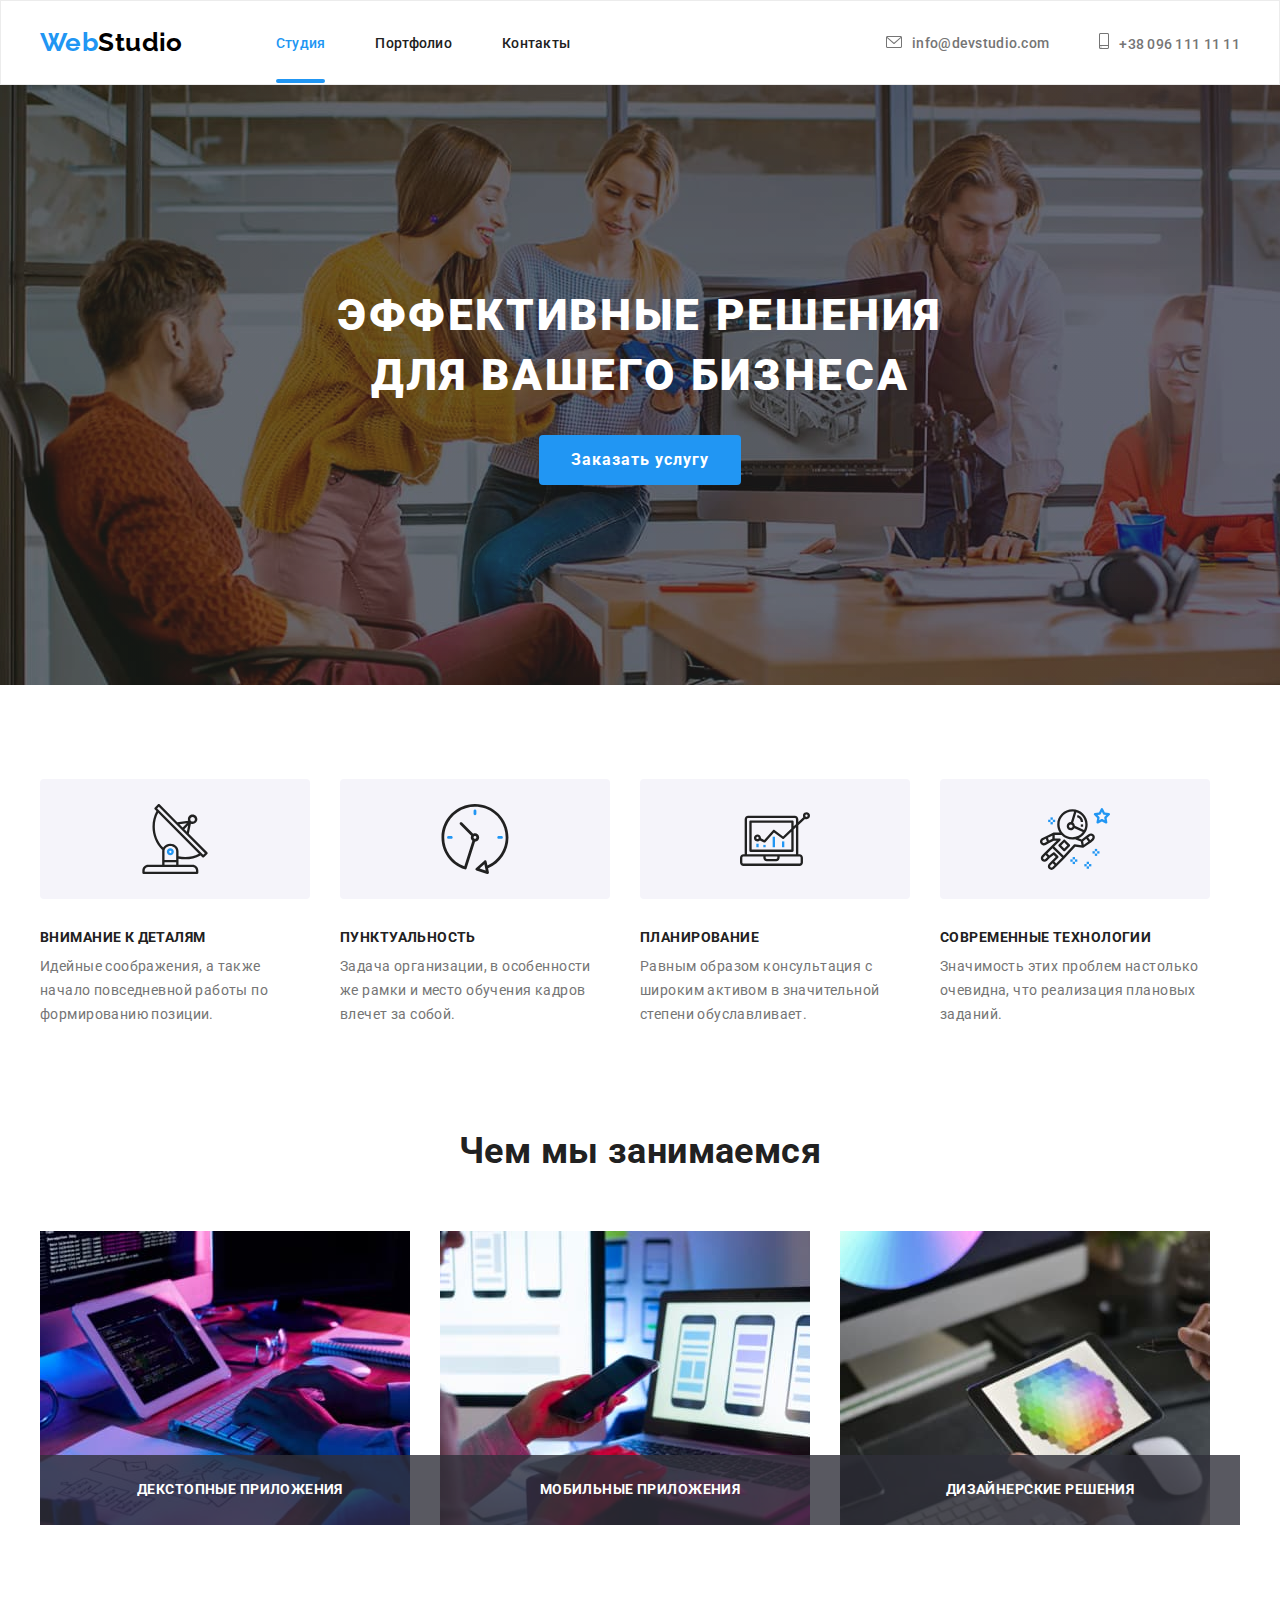
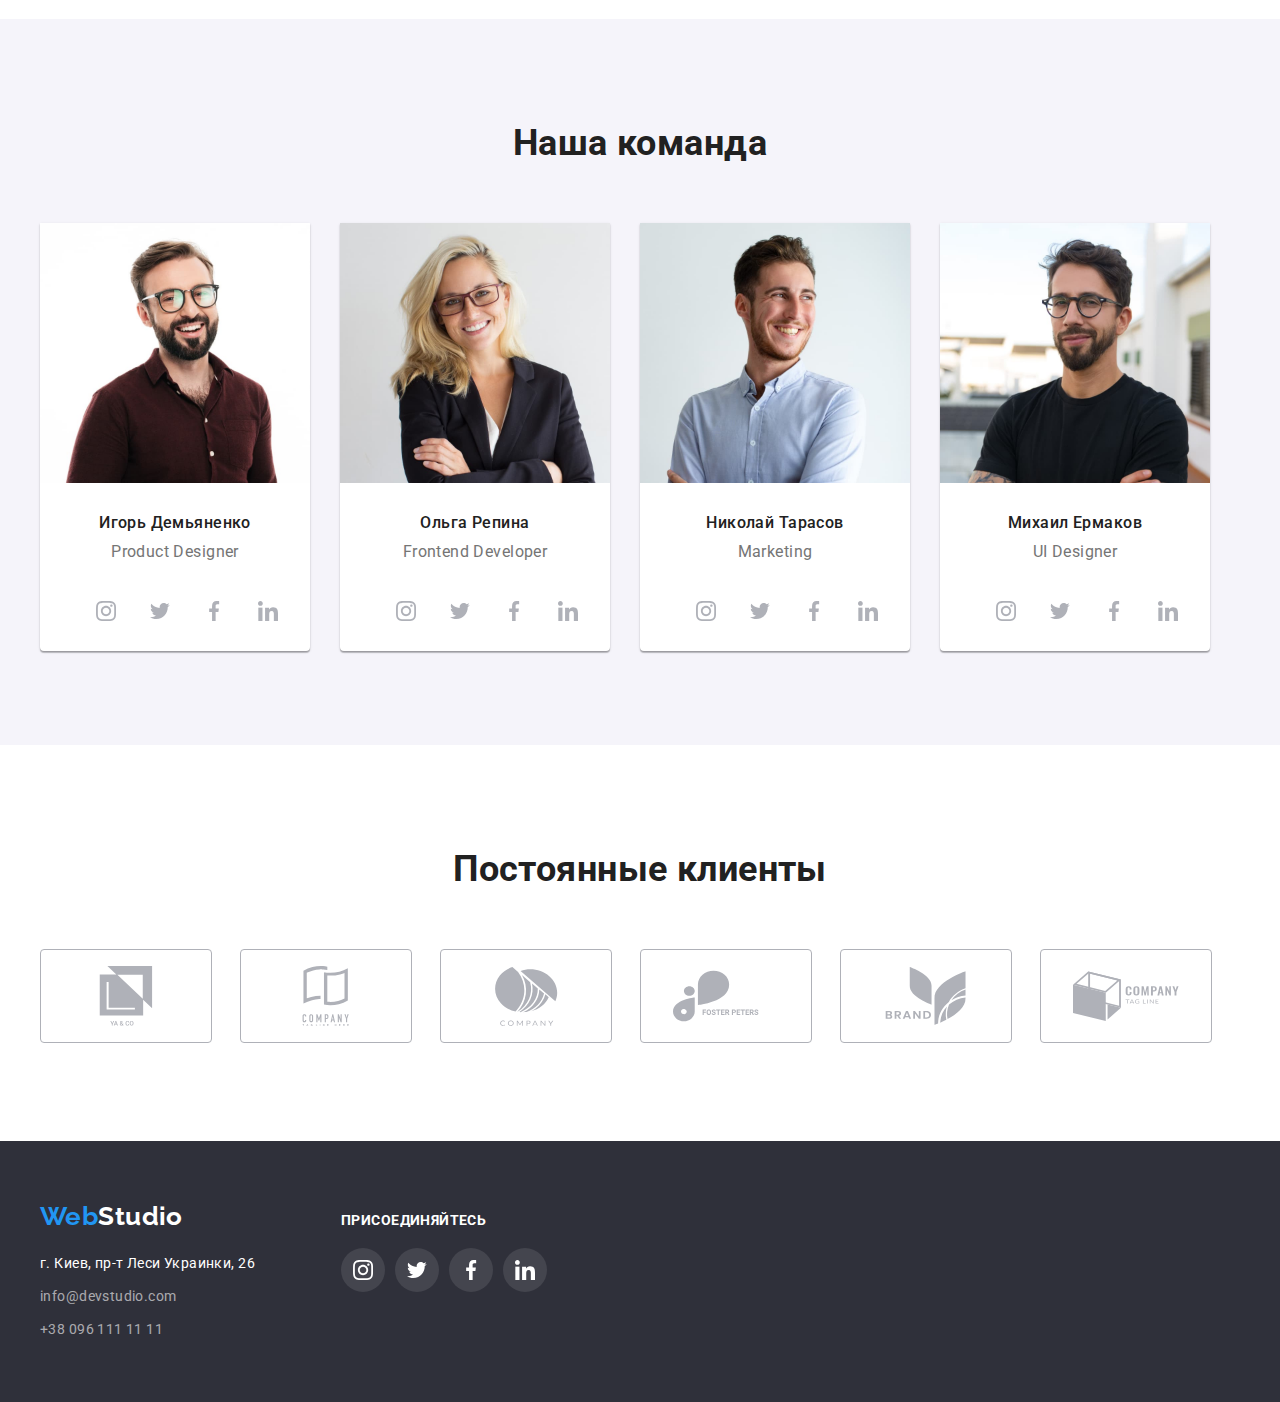
==== index.html @ ba2a0ef3 "hw-6" ====
<!DOCTYPE html>
<html lang="ru">
    <head>
        <meta charset="UTF-8">
        <meta http-equiv="X-UA-Compatible" content="IE=edge">
        <meta name="viewport" content="width=device-width, initial-scale=1.0">
        <title>Document</title>
        <link rel="stylesheet" href="https://cdnjs.cloudflare.com/ajax/libs/modern-normalize/1.0.0/modern-normalize.min.css"
            integrity="sha512-ISS7cAi1PEhQ8jnbJpJZMd29NlhNj4AWYyLOSp2CE/CsHxTCu+r+t0D2yoJudVrd0/8fTVPUVDzY5Tvli75u/g=="
            crossorigin="anonymous" referrerpolicy="no-referrer" />
            <link rel="preconnect" href="https://fonts.gstatic.com">
            <link href="https://fonts.googleapis.com/css2?family=Raleway:wght@700&family=Roboto:wght@400;500;700;900&display=swap"
                rel="stylesheet">
        <link rel="stylesheet" href="./css/styles.css">
    </head>
    <body class="body">
        <header class="header">
            <div class="container">
                <nav class="main__nav">
                    <a href="/" class="logo"><span class="logo-text">Web</span>Studio</a>
                    <div>
                        <ul class="nav-list list">
                            <li class="nav__list__item">
                                <a href="./index.html" class="link current">Студия</a>
                            </li>
                            <li class="nav__list__item">
                                <a href="./portfolio.html" class="link">Портфолио</a>
                            </li>
                            <li class="nav__list__item">
                                <a href="/" class="link">Контакты</a>
                            </li>
                        </ul>
                    </div>
                    <ul class="auth__nav list">
                        <li class="auth__nav__item">
                            <a href="mailto:info@devstudio.com" class="link">
                                <svg class="icon" width="16" height="12">
                                    <use href="./images/icons/sprite.svg#icon-envelope"></use>
                                </svg>info@devstudio.com</a>
                        </li>
                        <li class="auth__nav__item">
                            <a href="tel:+380961111111" class="link">
                                <svg class="icon" width="10" height="16">
                                    <use href="./images/icons/sprite.svg#icon-smartphone"></use>
                                </svg>+38 096 111 11 11</a>
                        </li>
                    </ul>
                </nav>
                </div>
        </header>
        <main>
            <!-- Main content -->
            <!-- Hero-->
            <section class="hero">
                    <div class="container">
                            <h1 class="hero__caption">Эффективные решения<br>для вашего бизнеса</h1>
                            <button type="button" class="button button-hero" data-modal-open>Заказать услугу</button>
                </div>
            </section>
            <!-- Features -->
            <section class="section features-section">
                <div class="container">
                    <h2 class="features-caption">Features</h2>
                    <ul class="list feature__list__main">
                        <li class="feature__list">
                            <div class="feature__cont__icon">
                                <svg class="feature__icon">
                                    <use href="./images/icons/sprite.svg#icon-antenna"></use>
                                </svg>
                            </div>
                            <h3 class="feature__list__item">Внимание к деталям</h3>
                            <p class="feature__list__text">Идейные соображения, а также начало повседневной работы по формированию позиции.</p>
                        </li>
                        <li class="feature__list">
                            <div class="feature__cont__icon">
                                <svg class="feature__icon">
                                    <use href="./images/icons/sprite.svg#icon-clock1"></use>
                                </svg>
                            </div>
                            <h3 class="feature__list__item">Пунктуальность</h3>
                            <p class="feature__list__text">Задача организации, в особенности же рамки и место обучения кадров влечет за собой.</p>
                        </li>
                        <li class="feature__list">
                            <div class="feature__cont__icon">
                                <svg class="feature__icon">
                                    <use href="./images/icons/sprite.svg#icon-diagram"></use>
                                </svg>
                            </div>
                            <h3 class="feature__list__item">Планирование</h3>
                            <p class="feature__list__text">Равным образом консультация с широким активом в значительной степени обуславливает.</p>
                        </li>
                        <li class="feature__list">
                            <div class="feature__cont__icon">
                                <svg class="feature__icon">
                                    <use href="./images/icons/sprite.svg#icon-astronaut"></use>
                                </svg>
                            </div>
                            <h3 class="feature__list__item">Современные технологии</h3>
                            <p class="feature__list__text">Значимость этих проблем настолько очевидна, что реализация плановых заданий.</p>
                        </li>
                    </ul>
                </div>
            </section>
            <!-- What are we doing -->
            <section class="section our-work-section">
                <div class="container">
                    <h2 class="caption">Чем мы занимаемся</h2>
                    <ul class="our-work-item">
                        <li class="our-work-list">
                           <img src="./images/img.jpg" alt="pcdev" width="370" class="our-work-img">
                           <p class="proccess text">ДЕКСТОПНЫЕ ПРИЛОЖЕНИЯ</p>
                        </li>
                        <li class="our-work-list">
                            <img src="./images/img(1).jpg" alt="mob-dev" width="370" class="our-work-img">
                            <p class="proccess text">Мобильные приложения</p>
                        </li>
                        <li class="our-work-list">
                            <img src="./images/box3.jpg" alt="tablet-dev" width="370" class="our-work-img">
                            <p class="proccess text">Дизайнерские решения</p>
                        </li>
                    </ul>
                </div>
            </section>
            <!--Our team-->
            <section class="section our-team-section">
                <div class="container">
                    <h2 class="caption">Наша команда</h2>
                    <ul class="team__list list">
                        <li class="team__card">
                            <img src="./images/img(2).jpg" alt="employee-photo1" width="270">
                            <div class="card__text">
                                <h3 class="card__title">Игорь Демьяненко</h3>
                                <p class="card__copy">Product Designer</p>
                                <ul class="our-team-icon">
                                    <li class="our-team-icon-item">
                                       <a href="" class="icon-link"><svg class="team-icon">
                                            <use href="./images/icons/sprite.svg#icon-instagram"></use>
                                        </svg>
                                        </a>
                                    </li>
                                    <li class="our-team-icon-item">
                                        <a href="" class="icon-link"><svg class="team-icon">
                                                <use href="./images/icons/sprite.svg#icon-twitter"></use>
                                            </svg>
                                        </a>
                                    </li>
                                    <li class="our-team-icon-item">
                                        <a href="" class="icon-link"><svg class="team-icon">
                                                <use href="./images/icons/sprite.svg#icon-facebook"></use>
                                            </svg>
                                        </a>
                                    </li>
                                    <li class="our-team-icon-item">
                                        <a href="" class="icon-link"><svg class="team-icon">
                                                <use href="./images/icons/sprite.svg#icon-linkedin1"></use>
                                            </svg>
                                        </a>
                                    </li>
                                </ul>
                            </div>
                        </li>
                        <li class="team__card">
                            <img src="./images/img(3).jpg" alt="employee-photo2" width="270">
                            <div class="card__text">
                                <h3 class="card__title">Ольга Репина</h3>
                                <p class="card__copy">Frontend Developer</p>
                                <ul class="our-team-icon">
                                    <li class="our-team-icon-item">
                                        <a href="" class="icon-link"><svg class="team-icon">
                                                <use href="./images/icons/sprite.svg#icon-instagram"></use>
                                            </svg>
                                        </a>
                                    </li>
                                    <li class="our-team-icon-item">
                                        <a href="" class="icon-link"><svg class="team-icon">
                                                <use href="./images/icons/sprite.svg#icon-twitter"></use>
                                            </svg>
                                        </a>
                                    </li>
                                    <li class="our-team-icon-item">
                                        <a href="" class="icon-link"><svg class="team-icon">
                                                <use href="./images/icons/sprite.svg#icon-facebook"></use>
                                            </svg>
                                        </a>
                                    </li>
                                    <li class="our-team-icon-item">
                                        <a href="" class="icon-link"><svg class="team-icon">
                                                <use href="./images/icons/sprite.svg#icon-linkedin1"></use>
                                            </svg>
                                        </a>
                                    </li>
                                </ul>
                            </div>
                        </li>
                        <li class="team__card">
                            <img src="./images/img(4).jpg" alt="employee-photo3" width="270">
                            <div class="card__text">
                                <h3 class="card__title">Николай Тарасов</h3>
                                <p class="card__copy">Marketing</p>
                                <ul class="our-team-icon">
                                    <li class="our-team-icon-item">
                                        <a href="" class="icon-link"><svg class="team-icon">
                                                <use href="./images/icons/sprite.svg#icon-instagram"></use>
                                            </svg>
                                        </a>
                                    </li>
                                    <li class="our-team-icon-item">
                                        <a href="" class="icon-link"><svg class="team-icon">
                                                <use href="./images/icons/sprite.svg#icon-twitter"></use>
                                            </svg>
                                        </a>
                                    </li>
                                    <li class="our-team-icon-item">
                                        <a href="" class="icon-link"><svg class="team-icon">
                                                <use href="./images/icons/sprite.svg#icon-facebook"></use>
                                            </svg>
                                        </a>
                                    </li>
                                    <li class="our-team-icon-item">
                                        <a href="" class="icon-link"><svg class="team-icon">
                                                <use href="./images/icons/sprite.svg#icon-linkedin1"></use>
                                            </svg>
                                        </a>
                                    </li>
                                </ul>
                            </div>
                        </li>
                        <li class="team__card">
                            <img src="./images/img(5).jpg" alt="employee-photo4" width="270">
                            <div class="card__text">
                                <h3 class="card__title">Михаил Ермаков</h3>
                                <p class="card__copy">UI Designer</p>
                                <ul class="our-team-icon">
                                    <li class="our-team-icon-item">
                                        <a href="" class="icon-link"><svg class="team-icon">
                                                <use href="./images/icons/sprite.svg#icon-instagram"></use>
                                            </svg>
                                        </a>
                                    </li>
                                    <li class="our-team-icon-item">
                                        <a href="" class="icon-link"><svg class="team-icon">
                                                <use href="./images/icons/sprite.svg#icon-twitter"></use>
                                            </svg>
                                        </a>
                                    </li>
                                    <li class="our-team-icon-item">
                                        <a href="" class="icon-link"><svg class="team-icon">
                                                <use href="./images/icons/sprite.svg#icon-facebook"></use>
                                            </svg>
                                        </a>
                                    </li>
                                    <li class="our-team-icon-item">
                                        <a href="" class="icon-link"><svg class="team-icon">
                                                <use href="./images/icons/sprite.svg#icon-linkedin1"></use>
                                            </svg>
                                        </a>
                                    </li>
                                </ul>
                            </div>
                        </li>
                    </ul>
                </div>
            </section>
            <!-- Regular clients -->
            <section class="section">
                <div class="container">
                    <h2 class="caption">Постоянные клиенты</h2>
                    <ul class="clients-list">
                        <li class="clients-list-item">
                        <a href="" class="client"> <svg class="client-logo" width="106" height="60">
                            <use href="./images/icons/sprite.svg#icon-Union"></use>
                        </svg>
                        </a>
                        </li>
                        <li class="clients-list-item">
                            <a href="" class="client"> <svg class="client-logo" width="106" height="60">
                                    <use href="./images/icons/sprite.svg#icon-group"></use>
                                </svg>
                            </a>
                        </li>
                    <li class="clients-list-item">
                        <a href="" class="client"><svg class="client-logo" width="106" height="60">
                                <use href="./images/icons/sprite.svg#icon-group1"></use>
                            </svg>
                        </a>
                    </li>
                        <li class="clients-list-item">
                            <a href="" class="client"> <svg class="client-logo" width="106" height="60">
                                    <use href="./images/icons/sprite.svg#icon-group2"></use>
                                </svg>
                            </a>
                        </li>
                        <li class="clients-list-item">
                            <a href="" class="client"> <svg class="client-logo" width="106" height="60">
                                    <use href="./images/icons/sprite.svg#icon-group3"></use>
                                </svg>
                            </a>
                        </li>
                        <li class="clients-list-item">
                            <a href="" class="client"> <svg class="client-logo" width="106" height="60">
                                    <use href="./images/icons/sprite.svg#icon-group4"></use>
                                </svg>
                            </a>
                        </li>
                    </ul>
                </div>
            </section>
        </main>
        <footer class="footer">
            <div class="container footer-container">
                <div class="footer-address">
                        <div class="logo-footer-content">
                            <a href="/" class="logo-footer">Web<span class="studio">Studio</span></a>
                        </div>
                        <address>
                            <ul class="list">
                                <li class="address address-list">г. Киев, пр-т Леси Украинки, 26</li>
                                <li class="address-list"><a href="mailto:info@devstudio.com" class="link">info@devstudio.com</a></li>
                                <li class="address-list"><a href="tel:+380961111111" class="link">+38 096 111 11 11</a></li>
                            </ul>
                        </address>
                </div>
                <div class="footer-icons">
                    <p class="footer-title">присоединяйтесь</p>    
                    <ul class="footer-list">
                        <li class="footer-item">
                            <a class="footer-link" href="">
                                <svg width="20" height="20" class="ft-icon">
                                    <use href="./images/icons/sprite.svg#icon-instagram"></use>
                                </svg>
                            </a>
                        </li>
                        <li class="footer-item">
                            <a class="footer-link" href="">
                                <svg width="20" height="20" class="ft-icon">
                                    <use href="./images/icons/sprite.svg#icon-twitter"></use>
                                </svg>
                            </a>
                        </li>
                        <li class="footer-item">
                            <a class="footer-link" href="">
                                <svg width="20" height="20" class="ft-icon">
                                    <use href="./images/icons/sprite.svg#icon-facebook"></use>
                                </svg>
                            </a>
                        </li>
                        <li class="footer-item">
                            <a class="footer-link" href="">
                                <svg width="20" height="20" class="ft-icon">
                                    <use href="./images/icons/sprite.svg#icon-linkedin1"></use>
                                </svg>
                            </a>
                        </li>
                    </ul>
                </div>
            </div>
        </footer>
        <div class="backdrop is-hidden" data-modal>
            <div class="modal">
                <button type="button" class="close-button" data-modal-close>
                    <svg class="close" width="11" height="11">
                        <use href="./images/icons/sprite.svg#icon-button"></use>
                    </svg>
                </button>
                <p></p>
            </div>
        </div>
        <script src="./js/modal.js"></script>
    </body>
</html>
---- css/styles.css ----
:root {
  --pretty-color: #2196f3;
  --while-color: #212121;
  --white-color: #ffffff;
  --grey-color: #757575;
  --dark-grey: #2f303a;
  --soft-grey: #f5f4fa;
  --icons-grey: #afb1b8;
  --black-logo: #000000;
  --card-border-color: #eeeeee;
  --main-font: "Roboto", sans-serif;
  --logo-font: "Raleway", sans-serif;
}
/* --icons-color: rgba(175, 177, 184, 1); */
* {
  margin: 0;
  padding: 0;
  list-style: none;
}

body {
  font-family: var(--main-font);
  font-style: normal;
  color: var(--grey-color);
  font-weight: normal;
  font-size: 14px;
  letter-spacing: 0.03em;
  margin-left: auto;
  margin-right: auto;
}

a {
  text-decoration: none;
}

ul {
  list-style: none;
  padding: 0;
  margin: 0;
}

h1,
h2,
h3,
h4 {
  margin: 0;
}

p {
  margin: 0;
}
.container {
  margin: 0 auto;
  width: 1200px;
  padding-left: 15px;
  padding-right: 15px;
}
.section {
  padding: 94px 0;
}

.link {
  color: inherit;
  text-decoration: none;
}

.list {
  list-style: none;
}

/* Header */

.header {
  border: 1px solid #ececec;
}

.main__nav {
  display: flex;
  align-items: center;
}

.auth__nav {
  display: flex;
  margin-left: auto;
}
.nav-list {
  display: flex;
  margin-right: 0;
}

.nav__list__item {
  margin-right: 50px;
  padding-top: 32px;
  padding-bottom: 32px;
}
.nav__list__item:last-child {
  margin-right: 0;
}

.nav__list__item .link {
  transition: color 250ms cubic-bezier(0.4, 0, 0.2, 1);
}

.auth__nav__item .link {
  transition: color 250ms cubic-bezier(0.4, 0, 0.2, 1);
}

.button-hero {
  transition: color 250ms cubic-bezier(0.4, 0, 0.2, 1);
}

.icon-link {
  transition: background-color 250ms cubic-bezier(0.4, 0, 0.2, 1),
    fill 250ms cubic-bezier(0.4, 0, 0.2, 1);
}

.button__filter {
  transition: color 250ms cubic-bezier(0.4, 0, 0.2, 1),
    background-color 250ms cubic-bezier(0.4, 0, 0.2, 1),
    box-shadow 250ms cubic-bezier(0.4, 0, 0.2, 1);
}

.project__link {
  transition: box-shadow 250ms cubic-bezier(0.4, 0, 0.2, 1);
}

.address-list .link {
  transition: box-shadow 5550ms cubic-bezier(0.4, 0, 0.2, 1);
}

.footer-link {
  transition-property: background-color, fill;
  transition-duration: 250ms;
  transition-timing-function: cubic-bezier(0.4, 0, 0.2, 1);
}

.ft-icon {
  transition: box-shadow 250ms cubic-bezier(0.4, 0, 0.2, 1);
}

.button-hero:hover,
.button-hero:focus {
  background-color: #188ce8;
  box-shadow: 0px 3px 1px rgb(0 0 0 / 10%), 0px 1px 2px rgb(0 0 0 / 8%),
    0px 2px 2px rgb(0 0 0 / 12%);
}

/* .nav-list .link .current {
  color: var(--pretty-color);
  position: relative;
} */

/* .nav__list__item {
  display: inline-block;
  font-weight: 500;
  font-size: 14px;
  line-height: 1.14;
  letter-spacing: 0.02em;
  color: var(--while-color);
  padding: 30px 0;
  transition: color 250ms cubic-bezier(0.4, 0, 0.2, 1);
  position: relative;
} */

/* .current {
  color: var(--pretty-color);
}
.current::after {
  position: absolute;
  left: 0;
  bottom: -4%;
  content: "";
  width: 100%;
  border: 2px solid;
  border-radius: 2px;
  background-color: var(--pretty-color);
} */

.nav-list,
.auth__nav {
  font-size: 14px;
  line-height: 1.143;
  font-weight: 500;
  letter-spacing: 0.02em;
}

.nav-list .link {
  color: var(--while-color);
  padding-top: 32px;
  padding-bottom: 32px;
}

.auth__nav .link {
  color: inherit;
  padding-top: 32px;
  padding-bottom: 32px;
}

.auth__nav .list {
  align-items: center;
  justify-content: center;
}

.auth__nav .auth__nav__item + .auth__nav__item {
  margin-left: 50px;
}

.auth__nav__item {
  display: flex;
  align-items: center;
  justify-content: center;
}

.header .link:hover,
.header .link:focus {
  color: var(--pretty-color);
}

.logo {
  font-family: Raleway;
  font-weight: bold;
  font-size: 26px;
  line-height: 1.192;
  color: var(--black-logo);
  text-decoration: none;

  padding-right: 93px;
  padding-top: 24px;
  padding-bottom: 25px;
}

.logo-text {
  color: var(--pretty-color);
}

.icon {
  fill: currentColor;
  margin-right: 10px;
}

.link {
  position: relative;
}

.nav__list__item .link.current {
  color: var(--pretty-color);
}

.current::after {
  position: absolute;
  content: "";
  bottom: 0;
  left: 0;
  height: 4px;
  width: 100%;
  background-color: var(--pretty-color);
  border-radius: 2px;
}

/* Header */

/* Hero */

.hero {
  background-color: var(--dark-grey);
  background-image: linear-gradient(
      to right,
      rgba(48, 58, 47, 0.4),
      rgba(47, 48, 58, 0.4)
    ),
    url("../images/herobackground.jpg");
  text-align: center;
  padding: 200px 0;
  max-width: 1600px;
  margin-right: auto;
  margin-left: auto;
}

.hero__caption {
  margin-bottom: 30px;
  font-weight: 900;
  font-size: 44px;
  line-height: 1.364;
  text-align: center;
  letter-spacing: 0.06em;
  text-transform: uppercase;

  color: var(--white-color);
}

.button {
  color: inherit;
  font-family: inherit;
  font-style: inherit;
  background-color: transparent;
  border: none;
  cursor: pointer;
  padding: 10px 10px;
}

.button-hero {
  font-weight: 700;
  font-size: 16px;
  line-height: 1.875;
  letter-spacing: 0.06em;
  color: var(--white-color);
  border-radius: 4px;
  background-color: var(--pretty-color);
  display: inline-block;
  padding: 10px 32px;
}

.backdrop {
  position: fixed;
  top: 0;
  left: 0;
  width: 100%;
  height: 100%;
  background: rgba(0, 0, 0, 0.2);
  z-index: 2;
  opacity: 1;
  transition: opacity 250ms cubic-bezier(0.4, 0, 0.2, 1),
    visibility 500ms cubic-bezier(0.075, 0.82, 0.165, 1);
}

.modal {
  position: absolute;
  top: 50%;
  left: 50%;
  transform: translate(-50%, -50%);
  width: 528px;
  height: 581px;
  background-color: var(--white-color);
  padding: 9px;
}

.backdrop.is-hidden {
  visibility: hidden;
  pointer-events: none;
  opacity: 0;
}

.close-button {
  position: absolute;
  right: 8px;
  top: 8px;
  display: flex;
  justify-content: center;
  align-items: center;
  width: 30px;
  height: 30px;
  border: 1px solid rgba(0, 0, 0, 0.1);
  border-radius: 50%;
  cursor: pointer;
  background-color: var(--background-color);
  transition: border-color 250ms cubic-bezier(0.4, 0, 0.2, 1);
}

.close {
  fill: var(--while-color);
}

/* Hero */

/* Features */

.caption {
  margin-bottom: 50px;
  font-size: 36px;
  line-height: 1.667;
  color: var(--while-color);
  text-align: center;
}

.feature__list__main {
  display: flex;
  margin-left: auto;
  margin-right: auto;
}

.feature__list {
  width: 270px;
  margin-right: 30px;
}
.feature__list:nth-child(4) {
  margin-right: 0;
}

.feature__cont__icon {
  width: 270px;
  height: 120px;
  border-radius: 4px;
  margin-bottom: 30px;
  display: flex;
  justify-content: center;
  align-items: center;
  flex-direction: row;
  background: var(--soft-grey);
}

.feature__icon {
  width: 70px;
  height: 70px;
}

.feature__list__item {
  font-weight: bold;
  font-size: 14px;
  line-height: 1.143;
  text-transform: uppercase;
  letter-spacing: 0.03em;
  color: var(--while-color);
}
.feature__list__text {
  margin-top: 10px;
  font-weight: normal;
  font-size: 14px;
  line-height: 1.714;
  letter-spacing: 0.03em;
}
.features-caption {
  display: none;
}
/* Features */

/* Our work*/
.our-work-section {
  padding-top: 0;
  padding-bottom: 94px;
}

.our-work-item {
  display: flex;
  margin-left: 0;
}

.our-work-list {
  display: block;
  position: relative;
}

.our-work-list:not(:last-child) {
  margin-right: 30px;
}

.our-work-img {
  display: block;
}

.proccess.text {
  font-weight: 700;
  font-size: 14px;
  line-height: 1.14;
  text-align: center;
  text-transform: uppercase;
  position: absolute;
  left: 0;
  bottom: 0;
  width: 100%;
  height: 70px;
  display: flex;
  justify-content: center;
  align-items: center;
  padding-left: 15px;
  padding-right: 15px;
  color: var(--white-color);
  background-color: rgba(47, 48, 58, 0.8);
}
/* Our-work */

/* Our Team */
.our-team-section {
  background: var(--soft-grey);
}

.team__list {
  display: flex;
  background: var(--soft-grey);
}

.team__card:not(:last-child) {
  margin-right: 30px;
}

.card__title {
  margin-bottom: 10px;
  font-weight: 500;
  font-size: 16px;
  line-height: 1.188;
  text-align: center;
  color: var(--while-color);
}
.team__card {
  background: var(--white-color);
  box-shadow: 0px 1px 3px rgba(0, 0, 0, 0.12), 0px 1px 1px rgba(0, 0, 0, 0.14),
    0px 2px 1px rgba(0, 0, 0, 0.2);
  border-radius: 0px 0px 4px 4px;
}

.card__copy {
  font-size: 16px;
  line-height: 1.188;
  text-align: center;
  color: var(--grey-color);
}

.card__text {
  padding-top: 30px;
}

.our-team-icon {
  display: flex;
  justify-content: center;
  margin-top: 16px;
  padding-bottom: 30px;
  padding-left: 32px;
  padding-right: 32px;
}

.our-team-icon-item {
  fill: #afb1b8;
  justify-content: center;
  align-items: center;
  width: 44px;
  height: 44px;
  border-radius: 50%;
  cursor: pointer;
}

.our-team-icon-item:not(:last-child) {
  margin-right: 10px;
}

.icon-link {
  width: 44px;
  height: 44px;
  padding: 12px;
  border-radius: 50%;
  display: flex;
  justify-content: center;
  align-items: center;
}

.icon-link-item {
  width: 20px;
  height: 20px;
  fill: rgb(175 177 184);
}

.team-icon {
  width: 20px;
  height: 20px;
  fill: var(--icons-color);
}

.our-team-icon .icon-link:hover,
.our-team-icon .icon-link:focus {
  background-color: var(--pretty-color);
  fill: var(--white-color);
}

/* Our Team */

/* Regular clients */
.clients-list {
  display: flex;
  justify-content: center;
  align-items: center;
}

.clients-list-item {
  width: 170px;
  height: 98px;
  margin-right: 30px;
}

/* .clients-list-item:last-child {
  margin-right: 0;
} */
.client-list {
  display: flex;
  margin-bottom: 50px;
}
.client-list > li:not(:last-child) {
  margin-right: 30px;
}
.client {
  display: flex;
  justify-content: center;
  align-items: center;
  width: 170px;
  height: 92px;
  border: 1px solid #afb1b8;
  border-radius: 4px;
  fill: #afb1b8;
  transition: border, fill 250ms cubic-bezier(0.4, 0, 0.2, 1);
  transition: border 250ms cubic-bezier(0.4, 0, 0.2, 1),
    fill 250ms cubic-bezier(0.4, 0, 0.2, 1);
}
.client:hover,
.client:focus {
  border: 1px solid var(--pretty-color);
  fill: var(--pretty-color);
}
/* .clients-list-link {
  display: flex;
  fill: var(--icons-grey);
  border: 1px solid #afb1b8;
  border-radius: 4px;
  width: 170px;
  height: 92px;
  padding: 16px 32px;
}

.client-logo {
  fill: var(--icons-grey);
  width: 106px;
}

.clients-list-link:hover,
.clients-list-link:focus {
  fill: var(--pretty-color);
  border: 1px solid var(--pretty-color);
}

.clients-list-item a:hover svg,
.clients-list-item a:focus svg {
  color: var(--pretty-color);
  fill: var(--pretty-color);
} */

/* Regular clients */

/* Footer */

.footer {
  background: var(--dark-grey);
  padding-top: 60px;
  padding-bottom: 60px;
  display: block;
}

.footer-container {
  display: flex;
  align-items: baseline;
}

.footer-address {
  display: block;
  width: 231px;
}

.logo-footer {
  font-family: Raleway;
  font-weight: bold;
  font-size: 26px;
  line-height: 31px;
  color: var(--pretty-color);
  text-decoration: none;
}
.logo-footer-content {
  margin-bottom: 20px;
}

.address-list {
  margin-bottom: 9px;
}

.address-list:last-child {
  margin-bottom: 0;
}

.studio {
  color: var(--white-color);
}

.address {
  font-style: normal;
  line-height: 1.714;
  color: var(--white-color);
}

.footer .link {
  font-style: normal;
  font-weight: normal;
  font-size: 14px;
  line-height: 1.714;
  color: rgba(255, 255, 255, 0.6);
}

.footer-icons .footer-title {
  font-weight: bold;
  font-size: 14px;
  line-height: 1.142;
  letter-spacing: 0.03em;
  text-transform: uppercase;
  color: var(--white-color);
}

.footer-icons .footer-list {
  display: flex;
  margin-top: 20px;
  width: 206px;
}

.footer-icons {
  margin-left: 70px;
}

.footer-link {
  background: rgba(255, 255, 255, 0.1);
}

.footer-item:not(:last-child) {
  margin-right: 10px;
}

.footer-icons .footer-link {
  display: flex;
  justify-content: center;
  align-items: center;
  width: 44px;
  height: 44px;
  border-radius: 50%;
}
.ft-icon {
  fill: var(--white-color);
}

.footer-list .footer-link:hover,
.footer-list .footer-link:focus {
  background-color: var(--pretty-color);
}

/* Footer */

/* portfolio */
.portfolio-caption {
  display: none;
}

/* filters */

.button__list {
  display: flex;
  justify-content: center;
  flex-wrap: wrap;
  margin-bottom: 50px;
}
.button__list__item {
  margin-right: 8px;
}

.button__list:nth-child(3n) {
  margin-right: 0;
}

.button__filter {
  padding: 6px 22px;
  font-weight: 500;
  font-size: 16px;
  line-height: 1.625;
  letter-spacing: 0.03em;
  background-color: var(--soft-grey);
  border-radius: 4px;
  color: var(--while-color);
}

.button__filter:hover,
.button__filter:focus {
  color: var(--white-color);
  background-color: var(--pretty-color);
  box-shadow: 0px 3px 1px rgba(0, 0, 0, 0.1), 0px 1px 2px rgba(0, 0, 0, 0.08),
    0px 2px 2px rgba(0, 0, 0, 0.12);
  filter: drop-shadow(0px 4px 4px rgba(0, 0, 0, 0.25));
}

/* Filters */

/* projects */

.project__list {
  display: flex;
  flex-wrap: wrap;
  justify-content: center;
}
.project__card {
  width: 370px;
  margin-right: 30px;
  margin-bottom: 30px;
  background: var(--white-color);
  border: 1px solid var(--card-border-color);
}
.project__card:hover,
.project__card:focus {
  box-shadow: 0px 1px 1px rgba(0, 0, 0, 0.12), 0px 4px 4px rgba(0, 0, 0, 0.06),
    1px 4px 6px rgba(0, 0, 0, 0.16);
}

.project__card:nth-child(-n + 3) {
  margin-top: 0;
}

.project__card:nth-child(3n) {
  margin-right: 0;
}

.project__card:nth-last-child(-n + 3) {
  margin-bottom: 0;
}

.project__title {
  font-weight: bold;
  font-size: 18px;
  line-height: 2;
  letter-spacing: 0.06em;
  color: var(--while-color);
}

.project__copy {
  margin-top: 4px;
  font-size: 16px;
  line-height: 1.875;
  color: var(--grey-color);
}

.project__card__text {
  align-items: center;
  padding: 20px 24px;
}

.box {
  position: relative;
  overflow: hidden;
}

img {
  display: block;
  max-width: 370px;
}

.overlay {
  position: absolute;
  content: "";
  top: 0;
  left: 0;
  width: 370px;
  height: 294px;
  background-color: rgba(33, 150, 243, 0.9);
  transform: translateY(100%);
  transition: transform 250ms cubic-bezier(0.4, 0, 0.2, 1);
}

.overlay-text {
  position: absolute;
  transform: translate(-50%, -50%);
  top: 50%;
  left: 50%;
  display: flex;
  justify-content: center;
  width: 322px;
  height: 168px;
  align-items: center;
  margin: 0;
  color: var(--white-color);
  font-size: 18px;
  line-height: 1.56;
}

.project__link:hover .overlay,
.project__link:focus .overlay {
  transform: translateY(0);
}

/* projects */

/* portfolio */
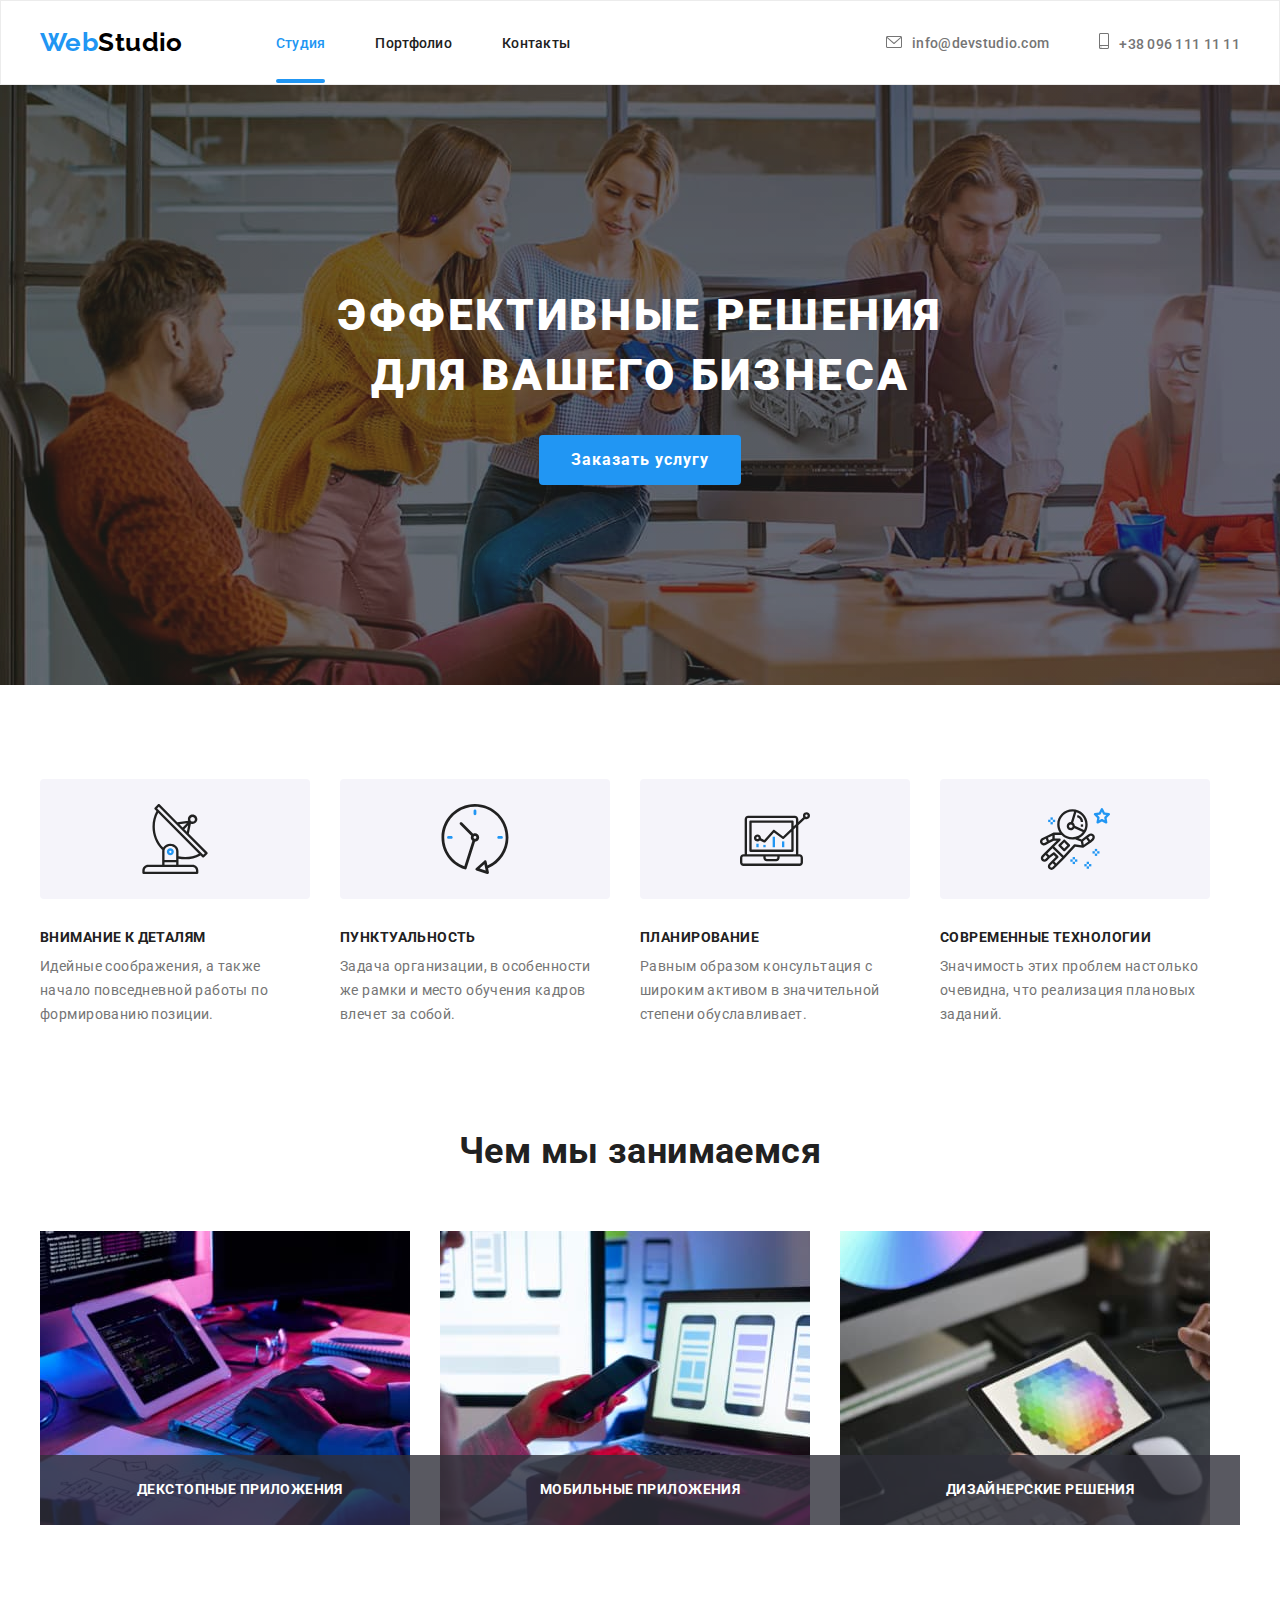
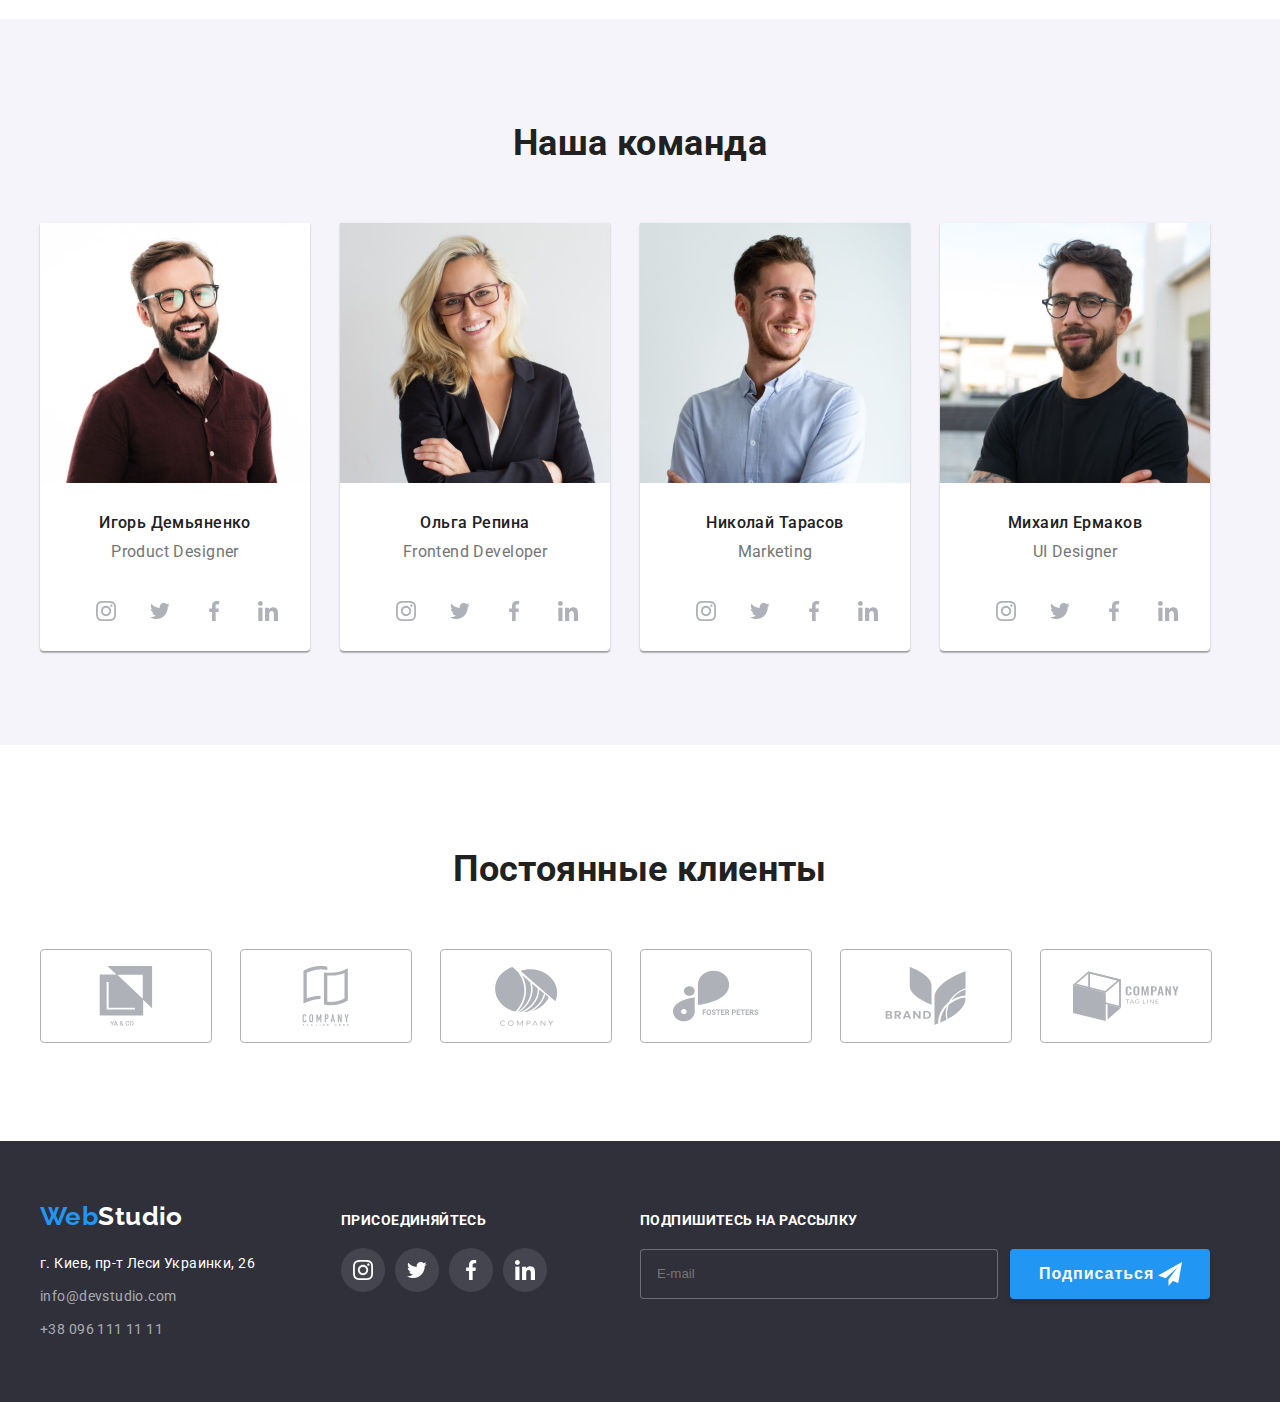
==== commit 2a2b9508: "hw-6" ====
--- a/index.html
+++ b/index.html
@@ -353,16 +353,66 @@
                         </li>
                     </ul>
                 </div>
+                <div class="subscription">
+                    <p>Подпишитесь на рассылку</p>
+                    <form class="form-subscription">
+                        <input class="subscription-mail" type="email" name="email" placeholder="E-mail">
+                        <button class="subscription-btn" type="submit">Подписаться</button>
+                    </form>
+                </div>
             </div>
         </footer>
         <div class="backdrop is-hidden" data-modal>
             <div class="modal">
                 <button type="button" class="close-button" data-modal-close>
-                    <svg class="close" width="11" height="11">
+                    <svg class="close-svg" width="11" height="11">
                         <use href="./images/icons/sprite.svg#icon-button"></use>
                     </svg>
                 </button>
-                <p></p>
+                <p class="modal-title">Оставьте свои данные, мы вам перезвоним</p>
+                <form class="modal-form">
+                    <label class="form-field" for="name"> 
+                        Имя
+                        <span class="modal-form-wrap">
+                            <input class="input-form" type="text" name="user-name" id="name">
+                            <svg width="18" height="18" class="icon-form">
+                                    <use href="./images/icons/sprite.svg#icon-person-black-18dp-1"></use>
+                            </svg>
+                        </span>
+                    </label>
+                    <label class="form-field" for="tel">
+                        Телефон
+                        <span class="modal-form-wrap">
+                            <input class="input-form" type="text" name="user-name" id="name">
+                            <svg width="18" height="18" class="icon-form">
+                                <use href="./images/icons/sprite.svg#icon-phone-black-18dp-1"></use>
+                            </svg>
+                        </span>
+                    </label>
+                    <label class="form-field" for="email">
+                        Почта
+                        <span class="modal-form-wrap">
+                            <input class="input-form" type="text" name="user-name" id="name">
+                            <svg width="18" height="18" class="icon-form">
+                                <use href="./images/icons/sprite.svg#icon-email-black-18dp-1"></use>
+                            </svg>
+                        </span>
+                    </label>
+                    <div>
+                        <label class="form-field-comment" for="comment">Комментарий
+                            <textarea class="comment-form" name="comment" id="comment" cols="56" rows="8" placeholder="Введите текст"></textarea>
+                        </label>
+                    </div>
+                    <label for="agreement" class="checkbox-label">
+                        <input class="checkbox visually-hidden" type="checkbox" name="agreement" value="agreement" id="agreement">
+                        <span class="check-icon"></span>
+                        <p class="checkbox-text">
+                            Соглашаюсь с рассылкой и принимаю
+                            <a class="checkbox-link" href="#">Условия договора</a>
+                        </p>
+                    </label>
+                    <button class="form-button" type="submit"> Отправить</button>
+                </form>
             </div>
         </div>
         <script src="./js/modal.js"></script>
--- a/css/styles.css
+++ b/css/styles.css
@@ -11,7 +11,7 @@
   --main-font: "Roboto", sans-serif;
   --logo-font: "Raleway", sans-serif;
 }
-/* --icons-color: rgba(175, 177, 184, 1); */
+
 * {
   margin: 0;
   padding: 0;
@@ -327,11 +327,26 @@
   position: absolute;
   top: 50%;
   left: 50%;
-  transform: translate(-50%, -50%);
-  width: 528px;
-  height: 581px;
-  background-color: var(--white-color);
-  padding: 9px;
+  min-width: 528px;
+  min-height: 581px;
+  padding: 40px;
+  background: var(--white-color);
+  box-shadow: 0px 1px 3px rgb(0 0 0 / 12%), 0px 1px 1px rgb(0 0 0 / 14%),
+    0px 2px 1px rgb(0 0 0 / 20%);
+  border-radius: 4px;
+  transform: translate(-50%, -50%) scale(1);
+  transition: transform 250ms cubic-bezier(0.4, 0, 0.2, 1);
+}
+
+.modal-title {
+  text-align: center;
+  margin-top: 0;
+  margin-bottom: 12px;
+  font-weight: 700;
+  font-size: 20px;
+  line-height: 1.15;
+  letter-spacing: 0.03em;
+  color: var(--while-color);
 }
 
 .backdrop.is-hidden {
@@ -340,24 +355,191 @@
   opacity: 0;
 }
 
+.modal-form {
+  display: flex;
+  flex-direction: column;
+}
+
+.form-field {
+  text-align: left;
+  margin-bottom: 10px;
+  font-size: 12px;
+  line-height: 1.16;
+  letter-spacing: 0.01em;
+}
+
+.modal-form-wrap {
+  position: relative;
+  display: block;
+  margin-top: 4px;
+}
+
+.input-form {
+  height: 40px;
+  width: 100%;
+  padding: 0;
+  padding-left: 42px;
+  border: 1px solid rgba(33, 33, 33, 0.2);
+  outline: none;
+  border-radius: 4px;
+  cursor: pointer;
+  transition: border 250ms cubic-bezier(0.4, 0, 0.2, 1);
+}
+
+.input-form:hover,
+.input-form:focus {
+  border: 1px solid var(--pretty-color);
+  outline: none;
+}
+
+.icon-form {
+  display: flex;
+  justify-content: center;
+  align-items: center;
+  position: absolute;
+  top: 50%;
+  left: 12px;
+  transform: translateY(-50%);
+  transition: fill 250ms cubic-bezier(0.4, 0, 0.2, 1);
+}
+
+.input-form:hover + .icon-form,
+.input-form:focus + .icon-form {
+  fill: var(--pretty-color);
+}
+
+.form-field-comment {
+  text-align: left;
+  display: block;
+  font-size: 12px;
+  line-height: 1.16;
+  letter-spacing: 0.01em;
+}
+
+.comment-form {
+  width: 100%;
+  height: 120px;
+  padding-top: 12px;
+  padding-left: 16px;
+  margin-top: 4px;
+  margin-bottom: 20px;
+  resize: none;
+  font-size: 14px;
+  line-height: 1.14;
+  letter-spacing: 0.01em;
+  border: 1px solid rgba(33, 33, 33, 0.2);
+  box-sizing: border-box;
+  border-radius: 4px;
+  outline: none;
+  transition: border 250ms cubic-bezier(0.4, 0, 0.2, 1);
+  cursor: pointer;
+}
+
+.checkbox {
+  display: inline-block;
+  font-size: 12px;
+  line-height: 1.16;
+  letter-spacing: 0.01em;
+}
+
+.checkbox-label {
+  display: flex;
+  justify-content: center;
+  align-items: center;
+  margin-bottom: 30px;
+  cursor: pointer;
+}
+
+.visually-hidden {
+  position: absolute;
+  width: 1px;
+  height: 1px;
+  margin: -1px;
+  padding: 0;
+  overflow: hidden;
+  border: 0;
+  clip: rect(0 0 0 0);
+}
+
+.check-icon {
+  display: inline-block;
+  width: 16px;
+  height: 15px;
+  background-color: var(--white-color);
+  border-radius: 4px;
+  border: 2px solid rgba(0, 0, 0, 1);
+  transition-property: background-color, border;
+  transition-duration: 250ms;
+  transition-timing-function: cubic-bezier(0.4, 0, 0.2, 1);
+}
+
+.checkbox:checked + .check-icon {
+  background-image: url(../images/icons/check.svg);
+  background-color: var(--pretty-color);
+  border-color: var(--pretty-color);
+  background-size: contain;
+  background-origin: border-box;
+}
+
+.checkbox-text {
+  display: inline-block;
+  padding-left: 7px;
+  font-size: 14px;
+  line-height: 1.71;
+  letter-spacing: 0.03em;
+}
+
+.checkbox-link {
+  text-decoration: underline;
+  color: var(--pretty-color);
+  transition: color 250ms cubic-bezier(0.4, 0, 0.2, 1);
+}
+
+.form-button {
+  display: block;
+  margin-left: auto;
+  margin-right: auto;
+  margin-bottom: 0;
+  padding: 0;
+  width: 200px;
+  height: 50px;
+  background-color: var(--pretty-color);
+  color: var(--white-color);
+  border-radius: 4px;
+  border: 0px solid transparent;
+  font-weight: 700;
+  font-size: 16px;
+  line-height: 1.87;
+  letter-spacing: 0.06em;
+  cursor: pointer;
+  transition: background-color 250ms cubic-bezier(0.4, 0, 0.2, 1);
+}
+
 .close-button {
-  position: absolute;
+  display: block;
+  position: fixed;
+  top: 8px;
   right: 8px;
-  top: 8px;
-  display: flex;
-  justify-content: center;
-  align-items: center;
   width: 30px;
   height: 30px;
-  border: 1px solid rgba(0, 0, 0, 0.1);
   border-radius: 50%;
+  border: 1px solid #0000001a;
+  padding: 5px;
+}
+
+.close-svg {
+  color: var(--black-logo);
+}
+
+.close-button:hover,
+.close-button:focus {
   cursor: pointer;
-  background-color: var(--background-color);
-  transition: border-color 250ms cubic-bezier(0.4, 0, 0.2, 1);
-}
-
-.close {
-  fill: var(--while-color);
+  color: var(--pretty-color);
+}
+
+.close-svg:hover,
+.close-svg:focus {
+  fill: var(--pretty-color);
 }
 
 /* Hero */
@@ -732,6 +914,68 @@
   background-color: var(--pretty-color);
 }
 
+.subscription {
+  margin-left: 93px;
+  margin-top: 12px;
+  font-weight: 700;
+  font-size: 14px;
+  line-height: 1.14;
+  letter-spacing: 0.03em;
+  text-transform: uppercase;
+  color: var(--white-color);
+}
+
+.form-subscription {
+  display: flex;
+  width: 570px;
+  height: 86px;
+}
+
+.subscription-mail {
+  width: 358px;
+  height: 50px;
+  background-color: var(--dark-grey);
+  margin-top: 20px;
+  margin-right: 12px;
+  padding: 15px 16px;
+  color: rgba(255, 255, 255, 0.3);
+  border: 1px solid rgba(255, 255, 255, 0.3);
+  box-sizing: border-box;
+  border-radius: 4px;
+  outline: none;
+}
+
+.subscription-btn {
+  position: relative;
+  margin-top: 20px;
+  width: 200px;
+  height: 50px;
+  padding-right: 62px;
+  padding-left: 29px;
+  border: 0px solid transparent;
+  background: var(--pretty-color);
+  box-shadow: 0px 4px 4px rgb(0 0 0 / 15%);
+  border-radius: 4px;
+  color: var(--white-color);
+  font-weight: 700;
+  font-size: 16px;
+  line-height: 1.87;
+  letter-spacing: 0.06em;
+  cursor: pointer;
+  transition: background-color 250ms cubic-bezier(0.4, 0, 0.2, 1);
+}
+
+.subscription-btn::after {
+  background-image: url(../images/icons/icon-send.svg);
+  width: 24px;
+  height: 24px;
+  position: absolute;
+  content: "";
+  top: 13px;
+  right: 28px;
+  fill: var(--white-color);
+}
+
 /* Footer */
 
 /* portfolio */
